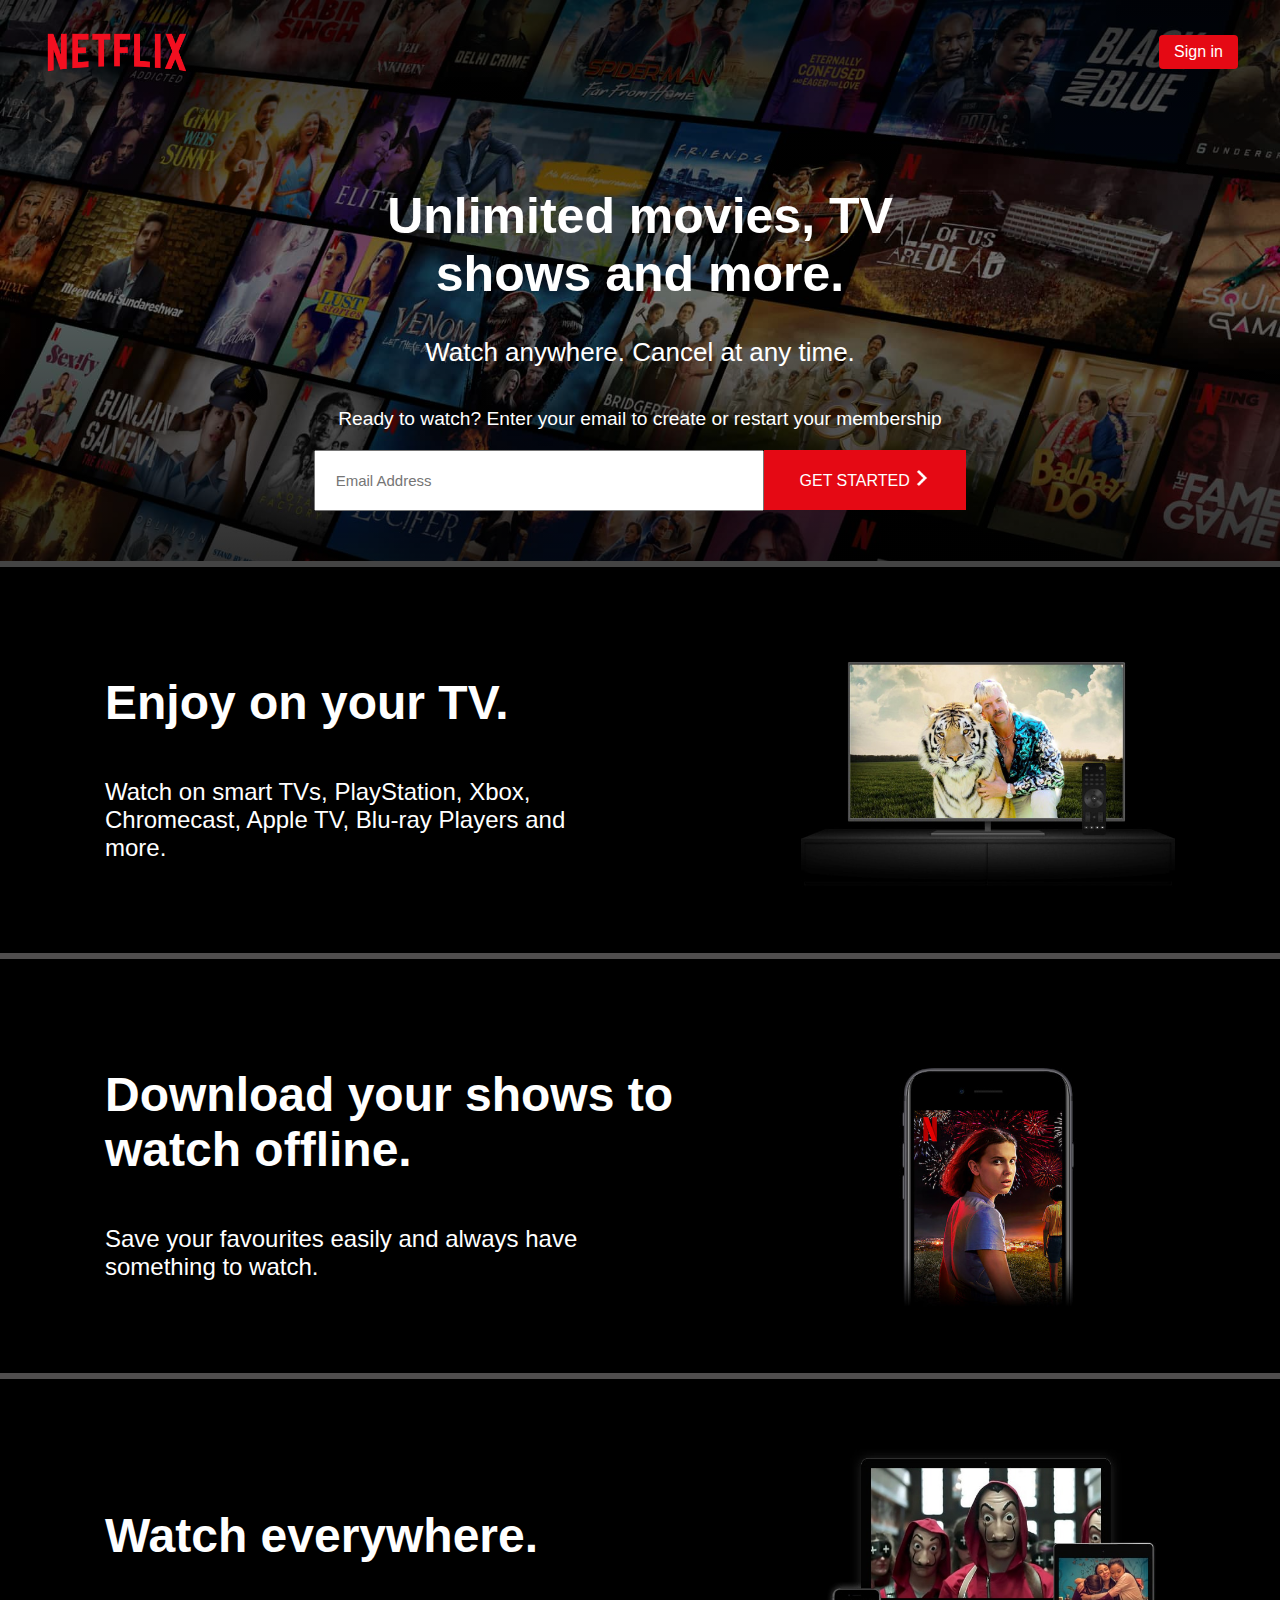
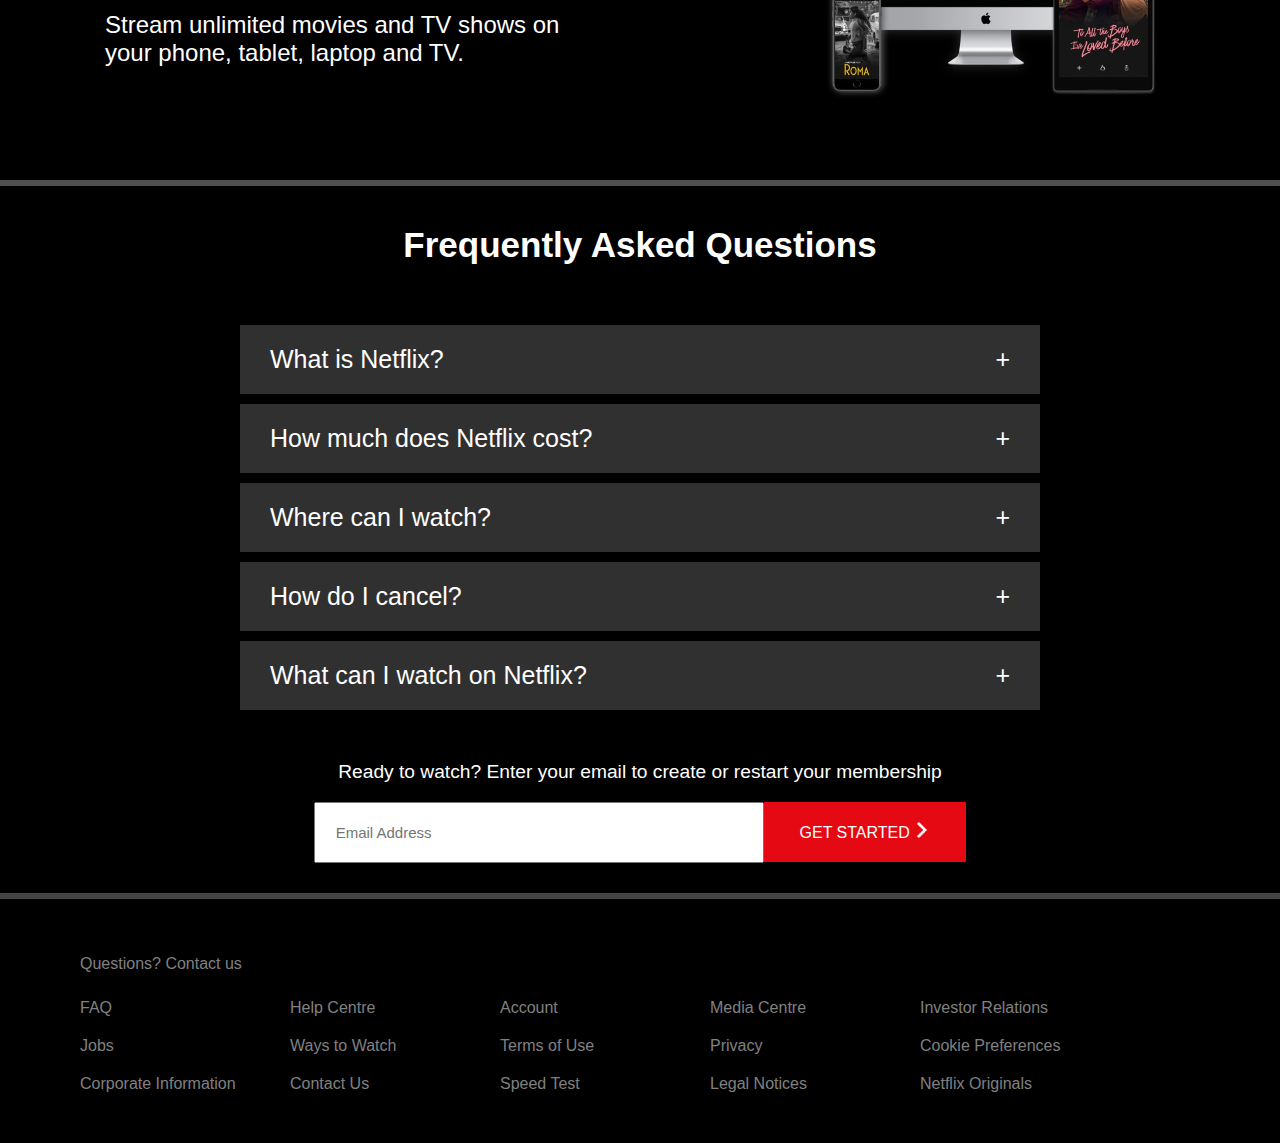
==== index.html @ 7bacac4f "Add files via upload" ====
<!DOCTYPE html>
<html lang="en">

<head>
    <meta charset="UTF-8">
    <meta http-equiv="X-UA-Compatible" content="IE=edge">
    <meta name="viewport" content="width=device-width, initial-scale=1.0">
    <link rel="stylesheet" href="style.css">
    <title>Netflix Clone</title>
</head>

<body>
    <div id="showcase">
        <div id="header">
            <a href="#"><img src="images/NETFLIX.png" alt="logo-netflix" width="170vh"></a>
            <a href="Auth/auth.html" id="sign-in">Sign in</a>
        </div>
        <div id="optform">
            <div>
                <h1>Unlimited movies, TV shows and more.</h1>
                <h2>Watch anywhere. Cancel at any time.</h2>
            </div>
            <h3 class="Readytowatch">Ready to watch? Enter your email to create or restart your membership</h3>
            <div class="email-text">
                <input type="email" name="" class="email-add" placeholder="Email Address">
                <a href="Auth/auth.html" class="get-started">GET STARTED <img src="images/arrow.png" alt="arr" width="10%"></a>
            </div>
        </div>
    </div>
    <div id="jumbotron">
        <div class="jumbo-card">
            <div class="card-1">
                <h3>Enjoy on your TV.</h3>
                <h4>Watch on smart TVs, PlayStation, Xbox, Chromecast, Apple TV, Blu-ray Players and more.</h4>
            </div>
            <img src="images/home-tv.jpg" alt="home-tv">
        </div>
        <div class="jumbo-card">
            <div class="card-1">
                <h3>Download your shows to watch offline.</h3>
                <h4>Save your favourites easily and always have something to watch.</h4>
            </div>
            <img src="images/mobile.jpg" alt="Mobile">
        </div>
        <div class="jumbo-card">
            <div class="card-1">
                <h3>Watch everywhere.</h3>
                <h4>Stream unlimited movies and TV shows on your phone, tablet, laptop and TV.</h4>
            </div>
            <img src="images/home-devices.jpg" alt="home-devices">
        </div>
    </div>
    <div id="FAQ">
        <h2>Frequently Asked Questions</h2>
        <ul id="FAQ-ul">
            <li>
                <div class="FQ">
                    <span>What is Netflix?</span>
                    <span class="oc">+</span>
                </div>
                <hr class="hr">
                <p class="FA">Netflix is a streaming service that offers a wide variety of award-winning TV
                    shows,movies, anime,documentaries and more on thousands of internet-connected devices.</p>
            </li>
            <li>
                <div class="FQ">
                    <span>How much does Netflix cost?</span>
                    <span class="oc">+</span>
                </div>
                <hr class="hr">
                <p class="FA">You can watch as much as you want, whenever you want, without a single ad all for one low
                    monthly price. There's always something new to discover, and new TV shows and movies are added every
                    week!
                </p>
            </li>
            <li>
                <div class="FQ">
                    <span>Where can I watch?</span>
                    <span class="oc">+</span>
                </div>
                <hr class="hr">
                <p class="FA">
                    Watch Netflix on your smartphone, tablet, Smart TV, laptop, or streaming device, all for one fixed
                    monthly fee. Plans range from ₹ 149 to ₹ 649 a month. No extra costs, no contracts.
                </p>
            </li>
            <li>
                <div class="FQ">
                    <span>How do I cancel?</span>
                    <span class="oc">+</span>
                </div>
                <hr class="hr">
                <p class="FA">
                    Netflix is flexible. There are no annoying contracts and no commitments. You can easily cancel your
                    account online in two clicks. There are no cancellation fees start or stop your account anytime.
                </p>
            </li>
            <li>
                <div class="FQ">
                    <span>What can I watch on Netflix?</span>
                    <span class="oc">+</span>
                </div>
                <hr class="hr">
                <p class="FA">
                    Netflix has an extensive library of feature films, documentaries, TV shows, anime, award-winning
                    Netflix originals, and more. Watch as much as you want, anytime you want.
                </p>
            </li>
        </ul>
        <h3 class="Readytowatch">Ready to watch? Enter your email to create or restart your membership</h3>
        <div class="email-text">
            <input type="email" name="" class="email-add" placeholder="Email Address">
            <a href="Auth/auth.html" class="get-started">GET STARTED <img src="images/arrow.png" alt="arr" width="10%"></a>
        </div>
    </div>
    <div id="footer">
        <p>Questions? Contact us</p>
        <ul id="footer-links">
            <li><a href="#">FAQ</a></li>
            <li><a href="#">Help Centre</a></li>
            <li><a href="#">Account</a></li>
            <li><a href="#">Media Centre</a></li>
            <li><a href="#">Investor Relations</a></li>
            <li><a href="#">Jobs</a></li>
            <li><a href="#">Ways to Watch</a></li>
            <li><a href="#">Terms of Use</a></li>
            <li><a href="#">Privacy</a></li>
            <li><a href="#">Cookie Preferences</a></li>
            <li><a href="#">Corporate Information</a></li>
            <li><a href="#">Contact Us</a></li>
            <li><a href="#">Speed Test</a></li>
            <li><a href="#">Legal Notices</a></li>
            <li><a href="#">Netflix Originals</a></li>
        </ul>
    </div>
    <script src="script.js"></script>
</body>

</html>
---- style.css ----
*{
    box-sizing: border-box;
}
body{
    background-color: black;
    margin: 0;
    padding: 0;
    color: white;
    font-family: 'Netflix Sans','Helvetica Neue',Helvetica,Arial,sans-serif;
}
a{
    text-decoration: none;
}
ul{
    list-style: none;
}
#showcase{
    width: 100%;
    background-image: linear-gradient(rgba(0, 0, 0, 0.753), rgba(0, 0, 0, 0.384), rgba(0, 0, 0, 0.76)) , url('images/background2.jpg');
    background-size: cover;
    background-repeat: no-repeat;
    text-align: center;
}
#showcase, #FAQ{
    border-bottom: 6px solid rgb(68, 68, 68);
}
#header{
    display: flex;
    flex-direction: row;
    justify-content: space-between;
    align-items: center;
    padding: 2px 32px;
}
#sign-in{
    margin-right: 10px;
    border-radius: 4px;
}
#sign-in,.get-started{
    background-color: #E50914;
    color: white;
    padding: 8px 15px;
    text-align: center;
}
/* optform */
#optform{
    display: flex;
    flex-direction: column;
    justify-content: center;
    align-items: center;
    margin: 50px 20px;
}
#optform h1{
    font-size: 3.125rem;
    max-width: 640px;
}
#optform h2{
    font-size: 1.625rem;
    font-weight: normal;
}
.Readytowatch{
    font-size: 1.2rem;
    font-weight: normal;
    text-align: center;
}
.email-text{
    display: flex;
    flex-direction: row;
    flex-wrap: wrap;
    align-items: center;
}
.email-add{
    max-width: 450px;
    outline: none;
    font-size: 15px;
    width: 600px;
}
.email-add, .get-started{
    padding: 20px;
}
@media (max-width:780px)
{
    .email-add{
        width:auto;
    }
    #optform h1{
        font-size: 32px;
    }
    #optform h2{
        font-size: 20px;
    }
}
@media (max-width:500px)
{
    .email-text{
        justify-content: center;
    }
    .email-add, .get-started{
        margin-bottom: 15px;
    }
}
/* Jumbotron */
.jumbo-card{
    display: flex;
    flex-direction: row;
    flex-wrap: wrap;
    justify-content: space-between;
    align-items: center;
    border-bottom: 6px solid rgb(80, 78, 78);
    padding: 60px 105px;
}
.card-1{
    max-width: 640px;
}
.jumbo-card h3{
    font-size: 3rem;
}
.jumbo-card h4{
    font-size: 1.5rem;
    font-weight: normal;
    max-width: 500px;
    min-width: 300px;
}
.jumbo-card img{
    width: 35%;
}
@media (max-width:1035px)
{
    .jumbo-card{
        text-align: center;
        justify-content: center;
    }
    .jumbo-card h3{
        font-size: 2rem;
    }
    .jumbo-card h4{
        font-size: 1rem;
    }
    .jumbo-card img{
        width: 150%;
    }
}
/* FAQ */
#FAQ{
    display: flex;
    flex-direction: column;
    justify-content: center;
    align-items: center;
    padding: 10px 10px 30px 10px;
}
#FAQ h2{
    font-size: 35px;
    text-align: center;
}
#FAQ-ul{
    display: flex;
    flex-direction: column;
    justify-content: center;
    align-items: center;
    padding: 10px;
}
.FQ{
    display: flex;
    flex-direction: row;
    justify-content: space-between;
}
.FQ:hover{
    cursor: pointer;
}
.FA{
    font-size: 25px;
    display: none;
}
#FAQ-ul li{
    background-color: #303030;
    font-size: 25px;
    margin: 5px 0;
    padding: 20px 30px;
    width: 800px;
}
@media(max-width:1050px)
{
    #FAQ-ul li{
        width: 100%;
    }
}
.hr{
    border: none;
    display: none;
    background-color: gray;
    height: 1px;
}
/*Footer*/
#footer{
    display: flex;
    flex-direction: column;
    justify-content: center;
    padding: 40px 80px;
    color: gray;
}
#footer-links{
    display: flex;
    flex-direction: row;
    flex-wrap: wrap;
    margin: 0;
    padding: 0;
    list-style: none;
}
#footer-links li{
    width: 200px;
    margin: 10px;
    margin-left: 0;
}
#footer-links a{
    color: gray;
}
#footer-links a:hover{
    text-decoration: underline;
}
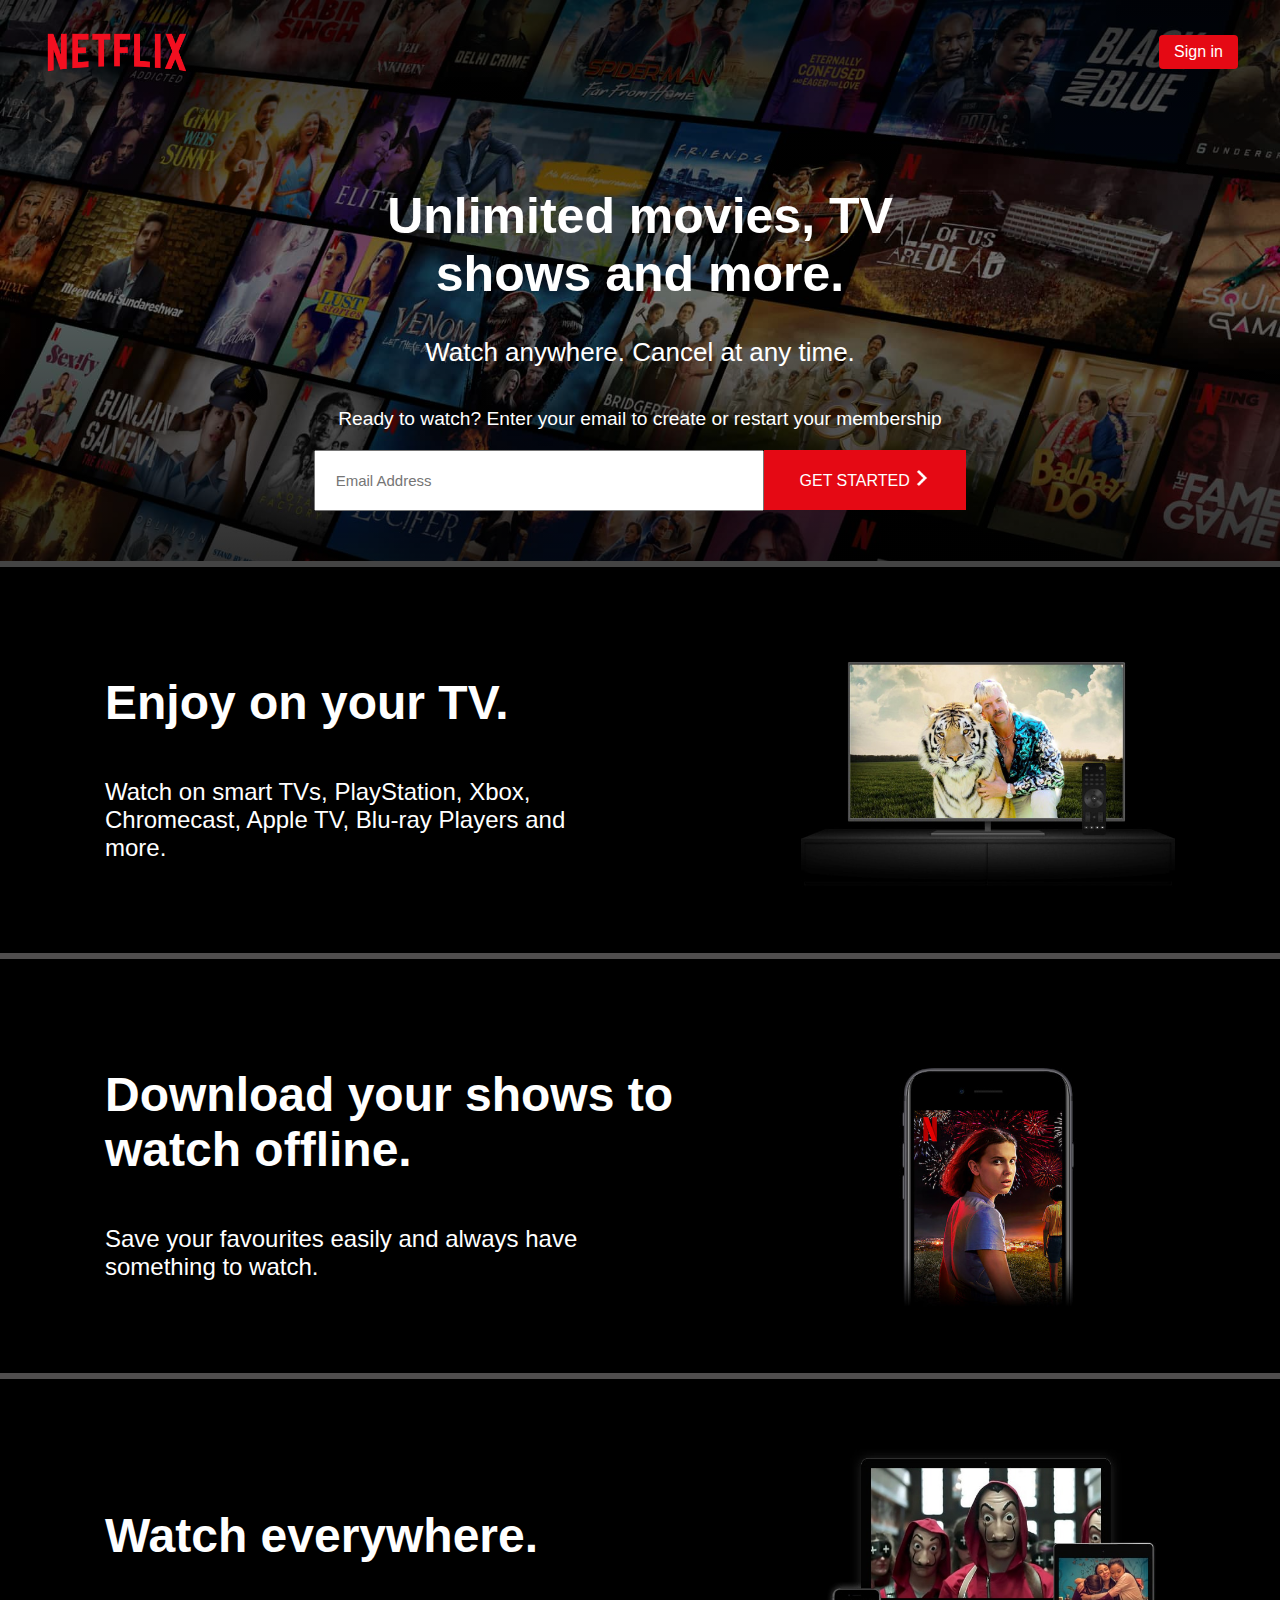
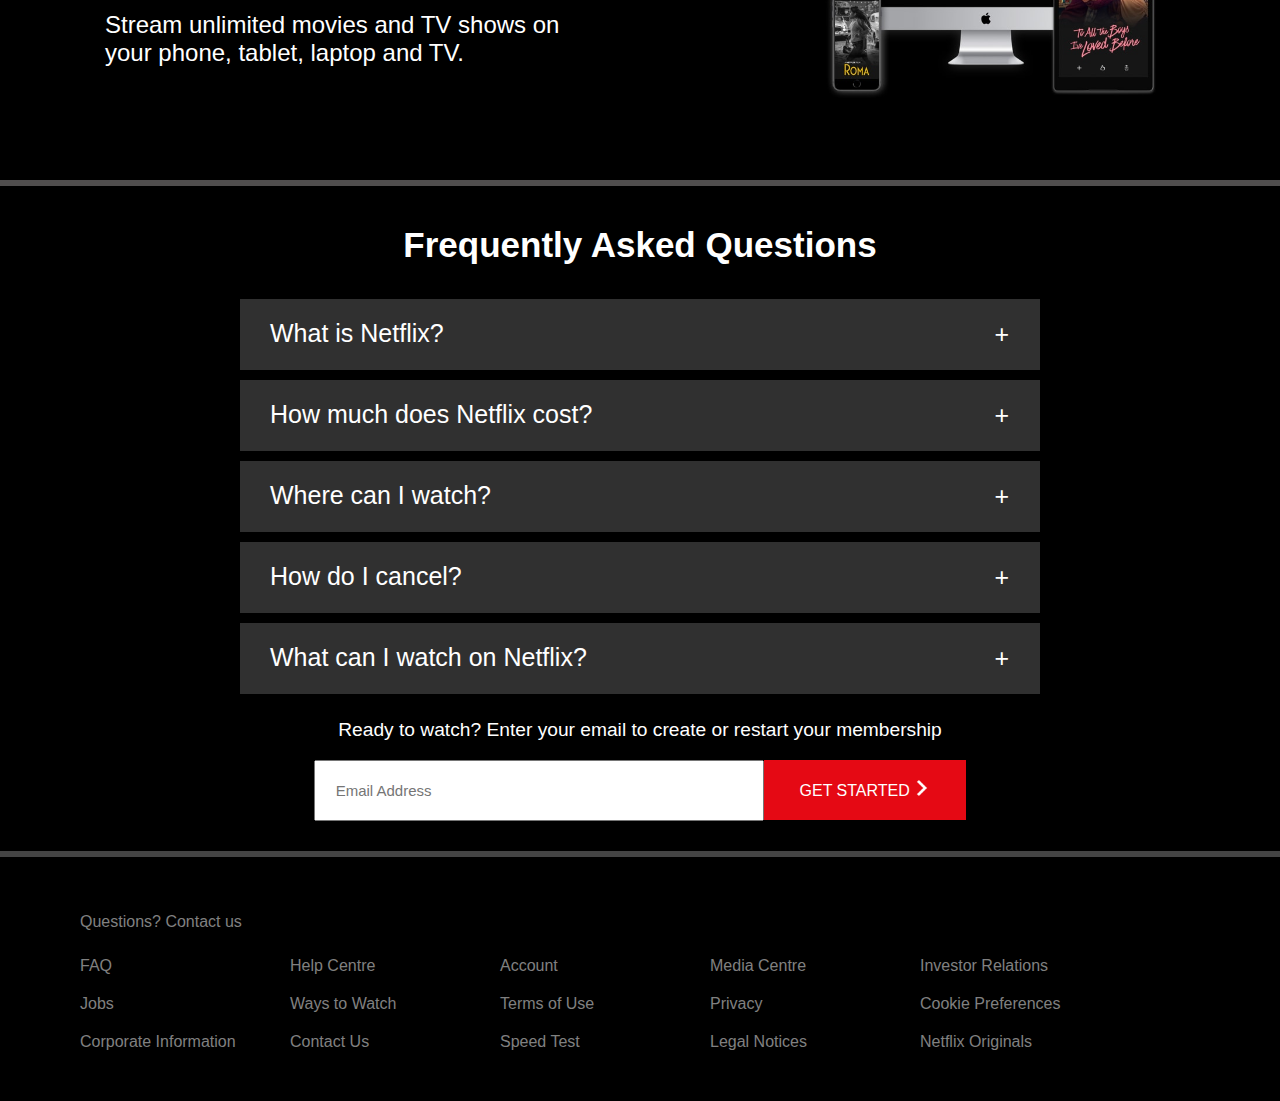
==== commit d8b9ec1b: "improved" ====
--- a/index.html
+++ b/index.html
@@ -116,7 +116,7 @@
     <div id="footer">
         <p>Questions? Contact us</p>
         <ul id="footer-links">
-            <li><a href="#">FAQ</a></li>
+            <li><a href="#FAQ">FAQ</a></li>
             <li><a href="#">Help Centre</a></li>
             <li><a href="#">Account</a></li>
             <li><a href="#">Media Centre</a></li>
@@ -136,4 +136,4 @@
     <script src="script.js"></script>
 </body>
 
-</html>+</html>
--- a/style.css
+++ b/style.css
@@ -91,6 +91,9 @@
 }
 @media (max-width:500px)
 {
+    #optform{
+        margin: 25px 20px 50px 20px;
+    }
     .email-text{
         justify-content: center;
     }
@@ -156,7 +159,9 @@
     flex-direction: column;
     justify-content: center;
     align-items: center;
-    padding: 10px;
+    margin: 0;
+    padding: 0;
+    width: 100%;
 }
 .FQ{
     display: flex;
@@ -179,9 +184,18 @@
 }
 @media(max-width:1050px)
 {
+    .FQ span{
+        font-size: 18px;
+    }
+    .FA{
+        font-size: 16px;
+    }
     #FAQ-ul li{
-        width: 100%;
-    }
+        width: 90%;
+    }
+}
+.oc{
+    padding: 1px 1px;
 }
 .hr{
     border: none;
@@ -215,4 +229,4 @@
 }
 #footer-links a:hover{
     text-decoration: underline;
-}+}
